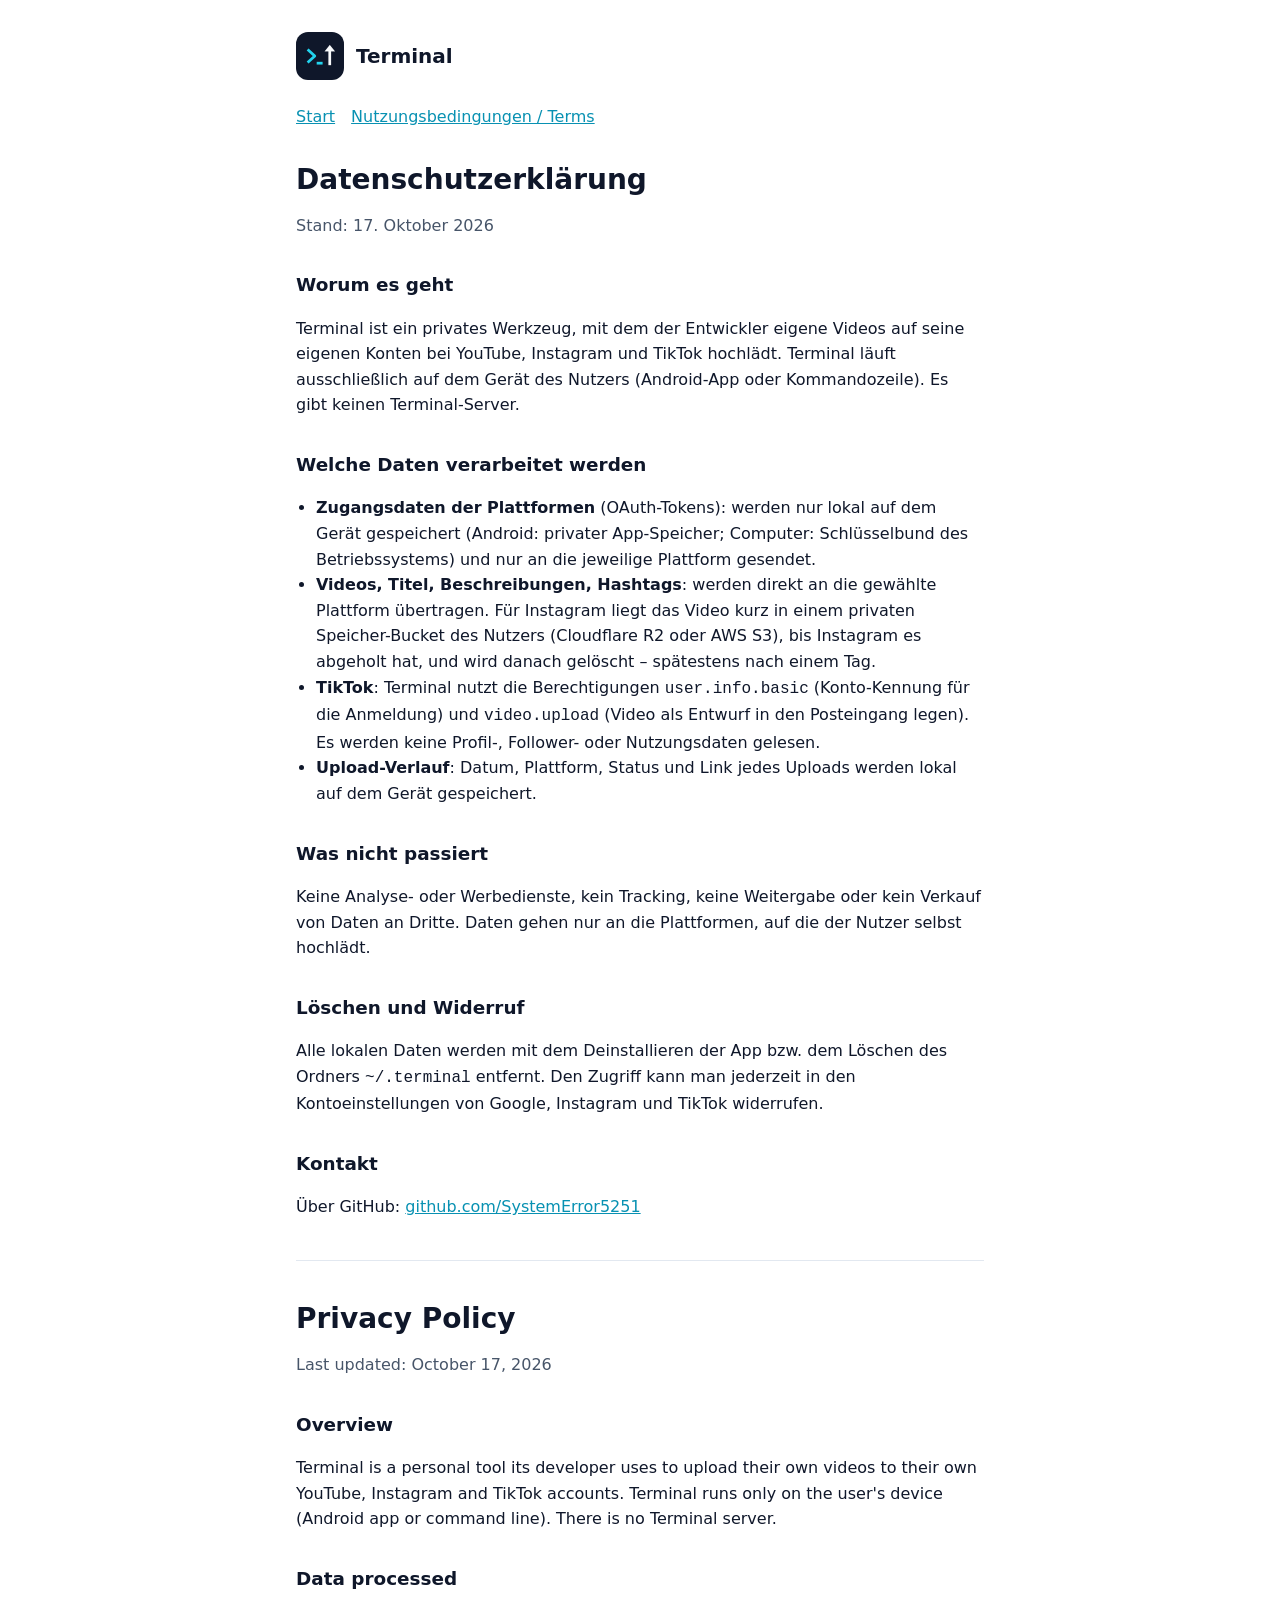
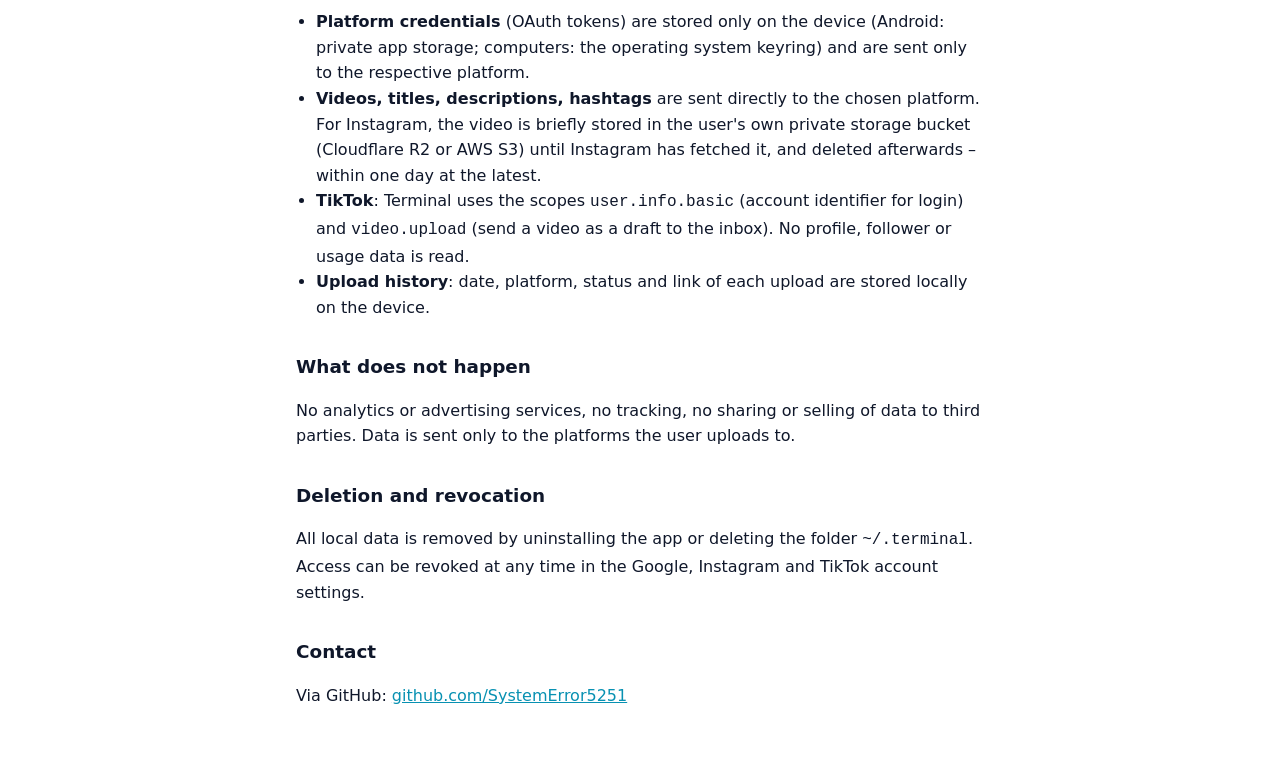
==== docs/privacy.html @ 4db56280 "Webseite für GitHub Pages: Start, Datenschutz, Nutzungsbedingungen TikTok verlangt verifizierte, öff" ====
<!doctype html>
<html lang="de">
<head>
  <meta charset="utf-8">
  <meta name="viewport" content="width=device-width, initial-scale=1">
  <title>Terminal – Datenschutz / Privacy Policy</title>
  <link rel="icon" href="icon.png">
  <link rel="stylesheet" href="style.css">
</head>
<body>
<main>
  <header><img src="icon.png" alt=""><a href="./">Terminal</a></header>
  <nav>
    <a href="./">Start</a>
    <a href="terms.html">Nutzungsbedingungen / Terms</a>
  </nav>

  <h1>Datenschutzerklärung</h1>
  <p class="muted">Stand: 17. Oktober 2026</p>

  <h2>Worum es geht</h2>
  <p>Terminal ist ein privates Werkzeug, mit dem der Entwickler eigene Videos auf seine eigenen
    Konten bei YouTube, Instagram und TikTok hochlädt. Terminal läuft ausschließlich auf dem
    Gerät des Nutzers (Android-App oder Kommandozeile). Es gibt keinen Terminal-Server.</p>

  <h2>Welche Daten verarbeitet werden</h2>
  <ul>
    <li><strong>Zugangsdaten der Plattformen</strong> (OAuth-Tokens): werden nur lokal auf dem
      Gerät gespeichert (Android: privater App-Speicher; Computer: Schlüsselbund des
      Betriebssystems) und nur an die jeweilige Plattform gesendet.</li>
    <li><strong>Videos, Titel, Beschreibungen, Hashtags</strong>: werden direkt an die gewählte
      Plattform übertragen. Für Instagram liegt das Video kurz in einem privaten Speicher-Bucket
      des Nutzers (Cloudflare R2 oder AWS S3), bis Instagram es abgeholt hat, und wird danach
      gelöscht – spätestens nach einem Tag.</li>
    <li><strong>TikTok</strong>: Terminal nutzt die Berechtigungen <code>user.info.basic</code>
      (Konto-Kennung für die Anmeldung) und <code>video.upload</code> (Video als Entwurf in den
      Posteingang legen). Es werden keine Profil-, Follower- oder Nutzungsdaten gelesen.</li>
    <li><strong>Upload-Verlauf</strong>: Datum, Plattform, Status und Link jedes Uploads werden
      lokal auf dem Gerät gespeichert.</li>
  </ul>

  <h2>Was nicht passiert</h2>
  <p>Keine Analyse- oder Werbedienste, kein Tracking, keine Weitergabe oder kein Verkauf von
    Daten an Dritte. Daten gehen nur an die Plattformen, auf die der Nutzer selbst hochlädt.</p>

  <h2>Löschen und Widerruf</h2>
  <p>Alle lokalen Daten werden mit dem Deinstallieren der App bzw. dem Löschen des Ordners
    <code>~/.terminal</code> entfernt. Den Zugriff kann man jederzeit in den
    Kontoeinstellungen von Google, Instagram und TikTok widerrufen.</p>

  <h2>Kontakt</h2>
  <p>Über GitHub: <a href="https://github.com/SystemError5251">github.com/SystemError5251</a></p>

  <hr>

  <h1 lang="en">Privacy Policy</h1>
  <p class="muted" lang="en">Last updated: October 17, 2026</p>
  <div lang="en">
    <h2>Overview</h2>
    <p>Terminal is a personal tool its developer uses to upload their own videos to their own
      YouTube, Instagram and TikTok accounts. Terminal runs only on the user's device (Android
      app or command line). There is no Terminal server.</p>

    <h2>Data processed</h2>
    <ul>
      <li><strong>Platform credentials</strong> (OAuth tokens) are stored only on the device
        (Android: private app storage; computers: the operating system keyring) and are sent
        only to the respective platform.</li>
      <li><strong>Videos, titles, descriptions, hashtags</strong> are sent directly to the chosen
        platform. For Instagram, the video is briefly stored in the user's own private storage
        bucket (Cloudflare R2 or AWS S3) until Instagram has fetched it, and deleted afterwards –
        within one day at the latest.</li>
      <li><strong>TikTok</strong>: Terminal uses the scopes <code>user.info.basic</code> (account
        identifier for login) and <code>video.upload</code> (send a video as a draft to the
        inbox). No profile, follower or usage data is read.</li>
      <li><strong>Upload history</strong>: date, platform, status and link of each upload are
        stored locally on the device.</li>
    </ul>

    <h2>What does not happen</h2>
    <p>No analytics or advertising services, no tracking, no sharing or selling of data to
      third parties. Data is sent only to the platforms the user uploads to.</p>

    <h2>Deletion and revocation</h2>
    <p>All local data is removed by uninstalling the app or deleting the folder
      <code>~/.terminal</code>. Access can be revoked at any time in the Google, Instagram and
      TikTok account settings.</p>

    <h2>Contact</h2>
    <p>Via GitHub: <a href="https://github.com/SystemError5251">github.com/SystemError5251</a></p>
  </div>
</main>
</body>
</html>
---- docs/style.css ----
:root {
  --bg: #ffffff;
  --text: #0f172a;
  --muted: #475569;
  --accent: #0891b2;
  --line: #e2e8f0;
}
@media (prefers-color-scheme: dark) {
  :root {
    --bg: #0f172a;
    --text: #e2e8f0;
    --muted: #94a3b8;
    --accent: #22d3ee;
    --line: #1e293b;
  }
}
* { box-sizing: border-box; }
body {
  margin: 0;
  background: var(--bg);
  color: var(--text);
  font: 16px/1.6 system-ui, -apple-system, "Segoe UI", Roboto, sans-serif;
}
main { max-width: 720px; margin: 0 auto; padding: 32px 16px 64px; }
header { display: flex; align-items: center; gap: 12px; margin-bottom: 24px; }
header img { width: 48px; height: 48px; border-radius: 12px; }
header a { color: var(--text); text-decoration: none; font-weight: 700; font-size: 1.25rem; }
nav { display: flex; gap: 16px; flex-wrap: wrap; margin-bottom: 32px; }
nav a, a { color: var(--accent); }
h1 { font-size: 1.75rem; line-height: 1.25; margin: 0 0 8px; }
h2 { font-size: 1.15rem; margin: 32px 0 8px; }
.muted { color: var(--muted); }
hr { border: 0; border-top: 1px solid var(--line); margin: 40px 0; }
ul { padding-left: 1.25rem; }
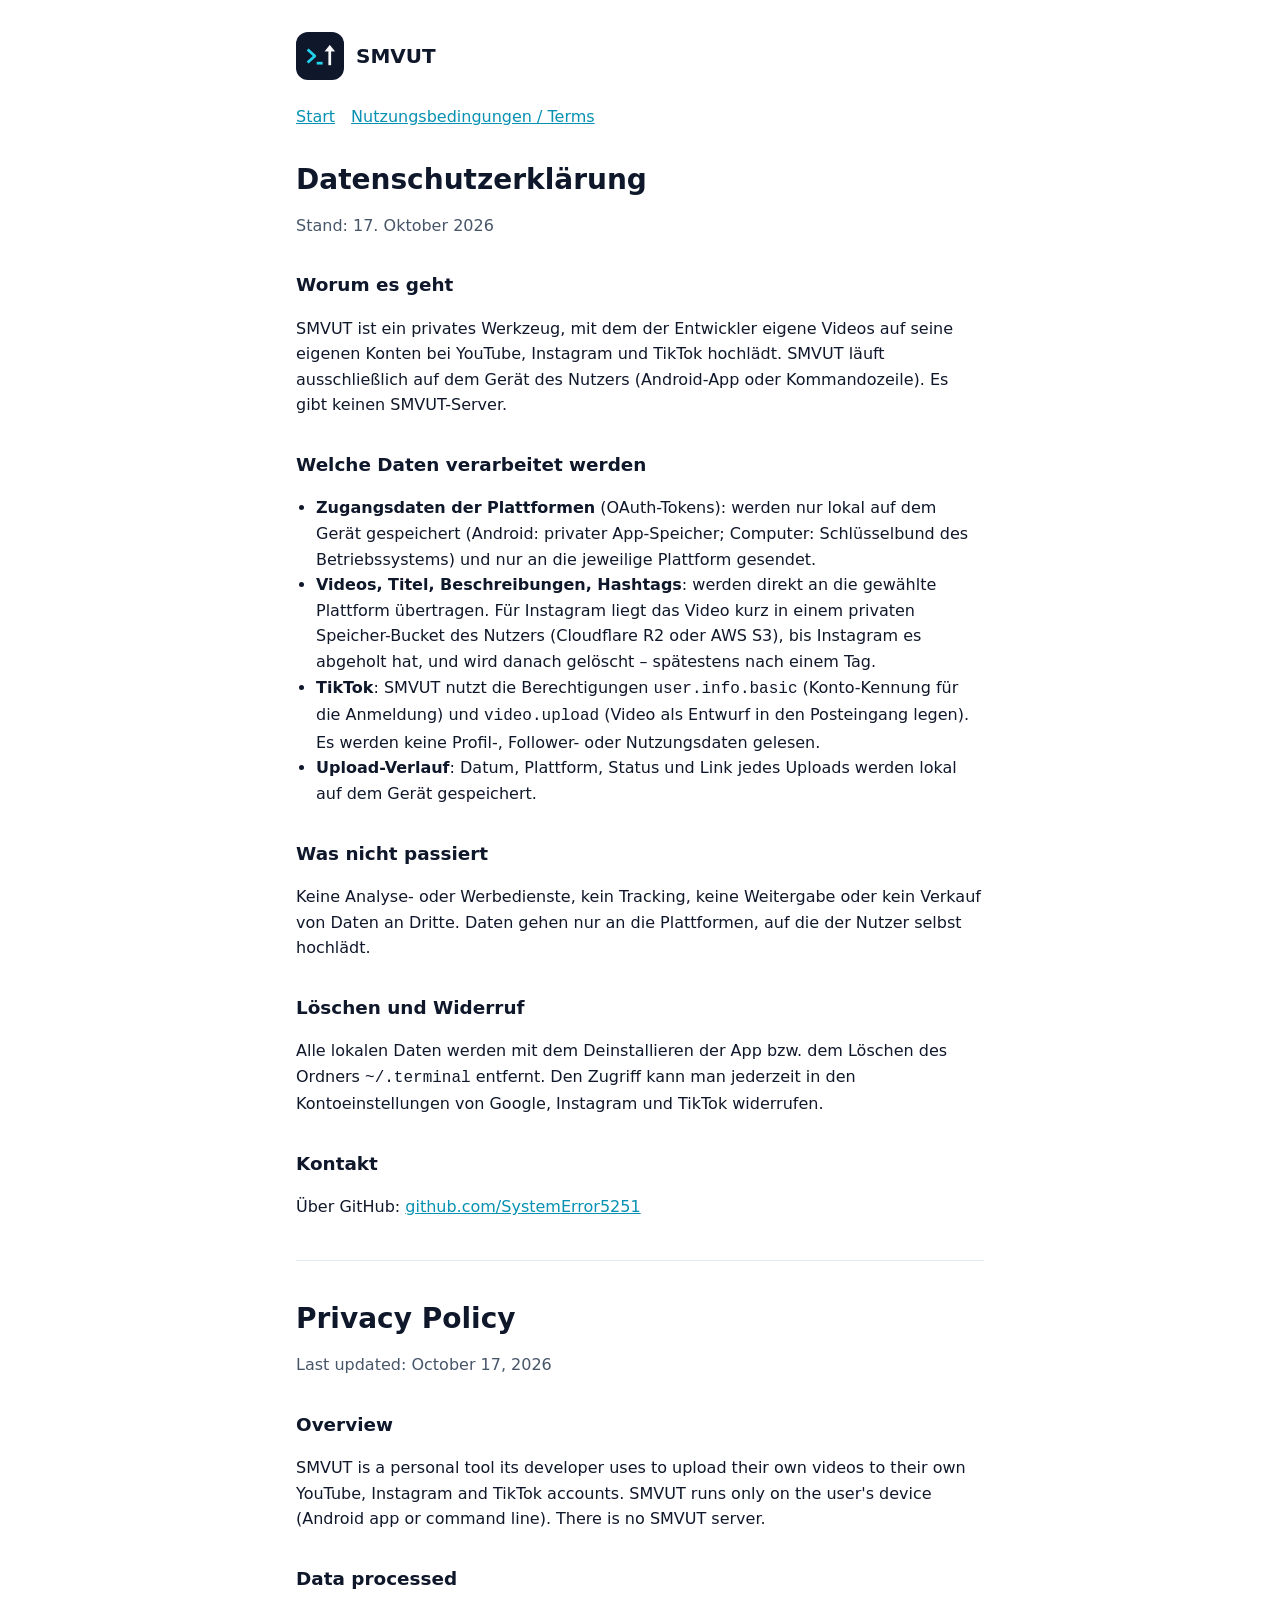
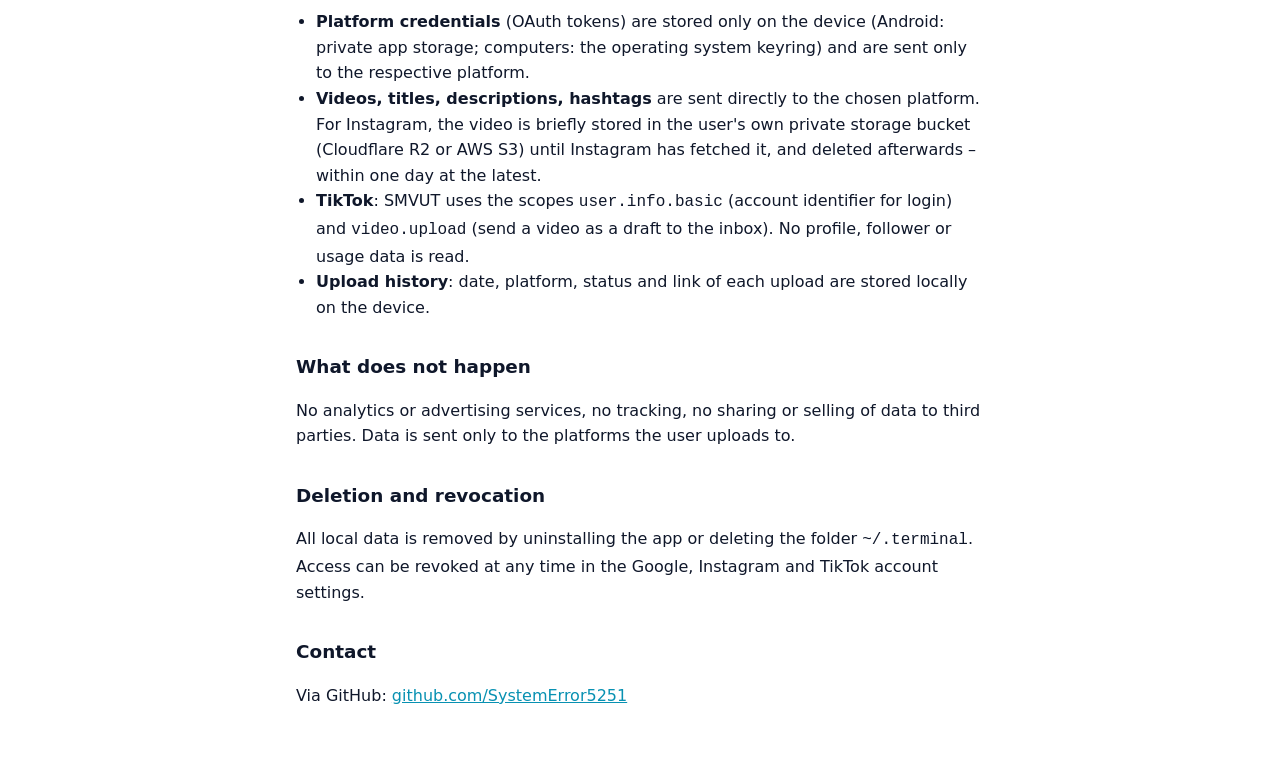
==== commit 4bf8756e: "Umbenannt in SMVUT – Social Media Upload Tool App-Name, Webseite, Doku, CLI-Hilfe, APK-Datei und Rel" ====
--- a/docs/privacy.html
+++ b/docs/privacy.html
@@ -3,13 +3,13 @@
 <head>
   <meta charset="utf-8">
   <meta name="viewport" content="width=device-width, initial-scale=1">
-  <title>Terminal – Datenschutz / Privacy Policy</title>
+  <title>SMVUT – Datenschutz / Privacy Policy</title>
   <link rel="icon" href="icon.png">
   <link rel="stylesheet" href="style.css">
 </head>
 <body>
 <main>
-  <header><img src="icon.png" alt=""><a href="./">Terminal</a></header>
+  <header><img src="icon.png" alt=""><a href="./">SMVUT</a></header>
   <nav>
     <a href="./">Start</a>
     <a href="terms.html">Nutzungsbedingungen / Terms</a>
@@ -19,9 +19,9 @@
   <p class="muted">Stand: 17. Oktober 2026</p>
 
   <h2>Worum es geht</h2>
-  <p>Terminal ist ein privates Werkzeug, mit dem der Entwickler eigene Videos auf seine eigenen
-    Konten bei YouTube, Instagram und TikTok hochlädt. Terminal läuft ausschließlich auf dem
-    Gerät des Nutzers (Android-App oder Kommandozeile). Es gibt keinen Terminal-Server.</p>
+  <p>SMVUT ist ein privates Werkzeug, mit dem der Entwickler eigene Videos auf seine eigenen
+    Konten bei YouTube, Instagram und TikTok hochlädt. SMVUT läuft ausschließlich auf dem
+    Gerät des Nutzers (Android-App oder Kommandozeile). Es gibt keinen SMVUT-Server.</p>
 
   <h2>Welche Daten verarbeitet werden</h2>
   <ul>
@@ -32,7 +32,7 @@
       Plattform übertragen. Für Instagram liegt das Video kurz in einem privaten Speicher-Bucket
       des Nutzers (Cloudflare R2 oder AWS S3), bis Instagram es abgeholt hat, und wird danach
       gelöscht – spätestens nach einem Tag.</li>
-    <li><strong>TikTok</strong>: Terminal nutzt die Berechtigungen <code>user.info.basic</code>
+    <li><strong>TikTok</strong>: SMVUT nutzt die Berechtigungen <code>user.info.basic</code>
       (Konto-Kennung für die Anmeldung) und <code>video.upload</code> (Video als Entwurf in den
       Posteingang legen). Es werden keine Profil-, Follower- oder Nutzungsdaten gelesen.</li>
     <li><strong>Upload-Verlauf</strong>: Datum, Plattform, Status und Link jedes Uploads werden
@@ -57,9 +57,9 @@
   <p class="muted" lang="en">Last updated: October 17, 2026</p>
   <div lang="en">
     <h2>Overview</h2>
-    <p>Terminal is a personal tool its developer uses to upload their own videos to their own
-      YouTube, Instagram and TikTok accounts. Terminal runs only on the user's device (Android
-      app or command line). There is no Terminal server.</p>
+    <p>SMVUT is a personal tool its developer uses to upload their own videos to their own
+      YouTube, Instagram and TikTok accounts. SMVUT runs only on the user's device (Android
+      app or command line). There is no SMVUT server.</p>
 
     <h2>Data processed</h2>
     <ul>
@@ -70,7 +70,7 @@
         platform. For Instagram, the video is briefly stored in the user's own private storage
         bucket (Cloudflare R2 or AWS S3) until Instagram has fetched it, and deleted afterwards –
         within one day at the latest.</li>
-      <li><strong>TikTok</strong>: Terminal uses the scopes <code>user.info.basic</code> (account
+      <li><strong>TikTok</strong>: SMVUT uses the scopes <code>user.info.basic</code> (account
         identifier for login) and <code>video.upload</code> (send a video as a draft to the
         inbox). No profile, follower or usage data is read.</li>
       <li><strong>Upload history</strong>: date, platform, status and link of each upload are
